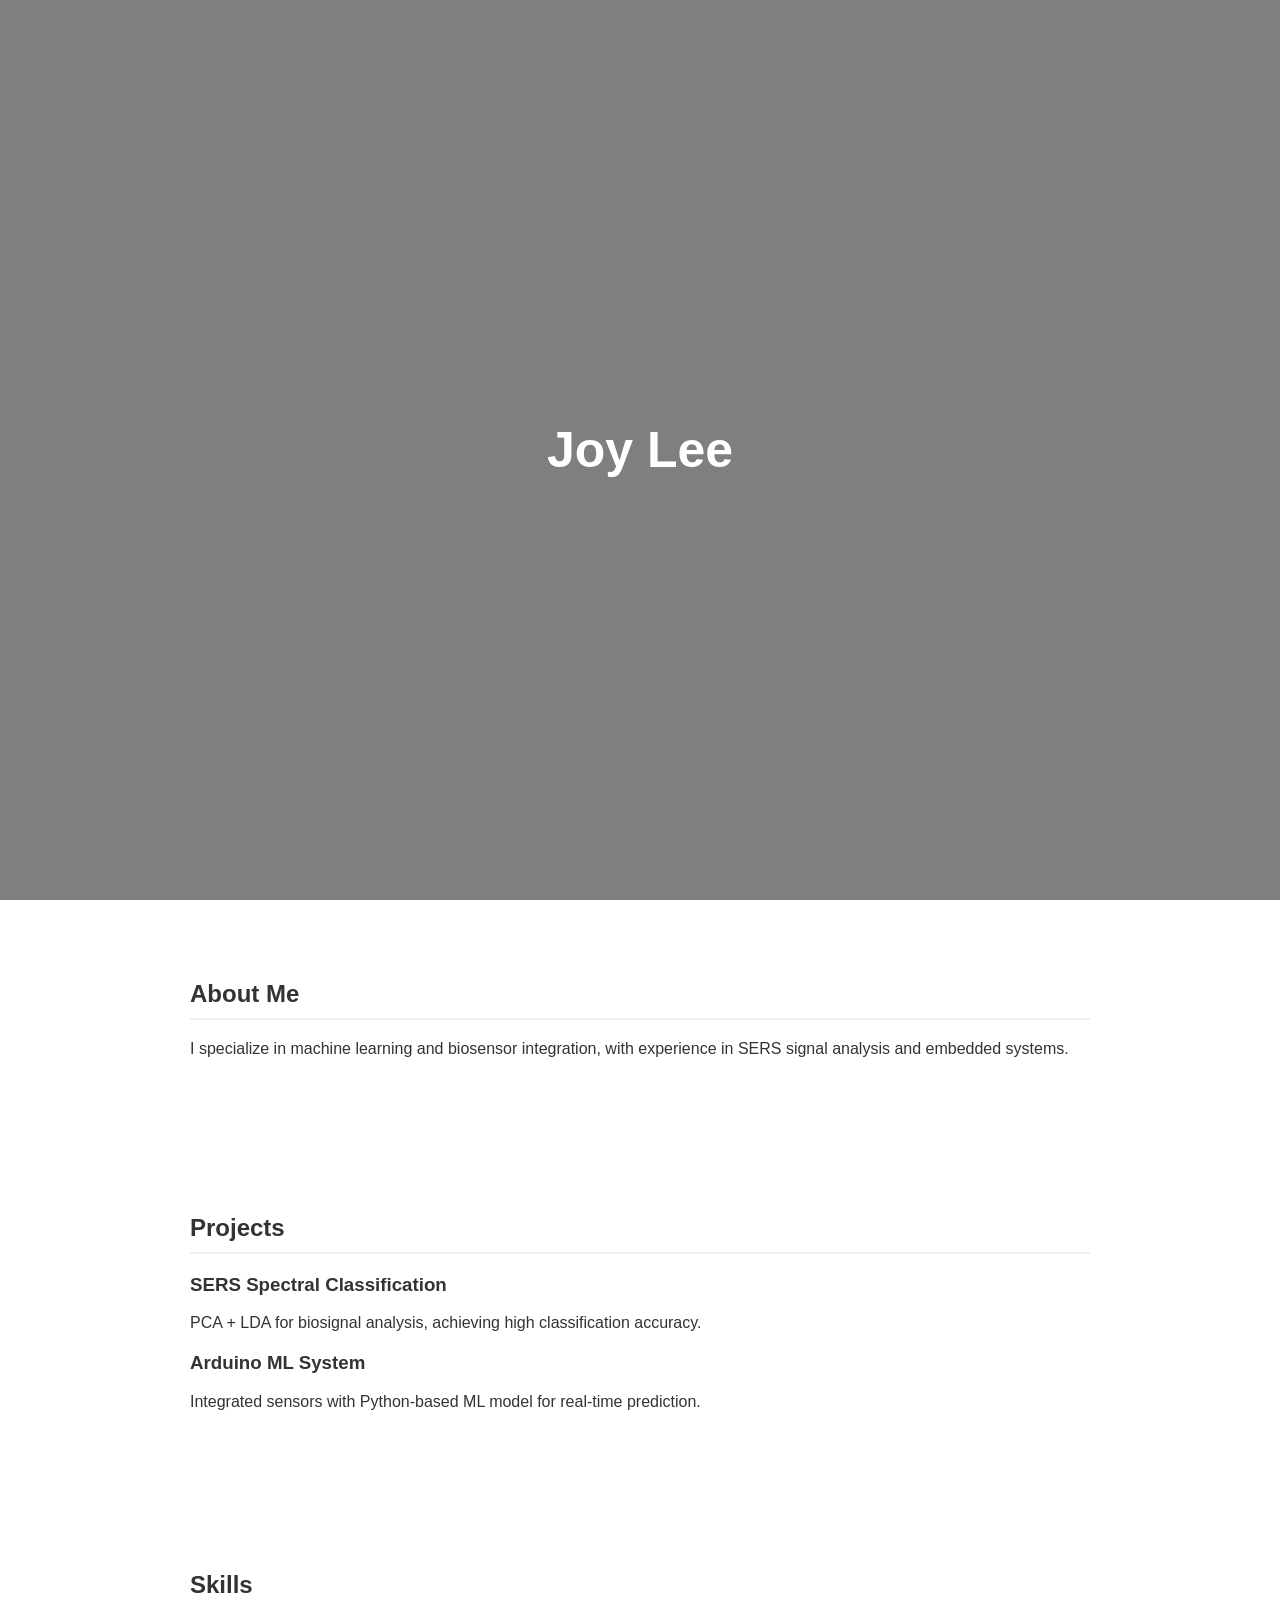
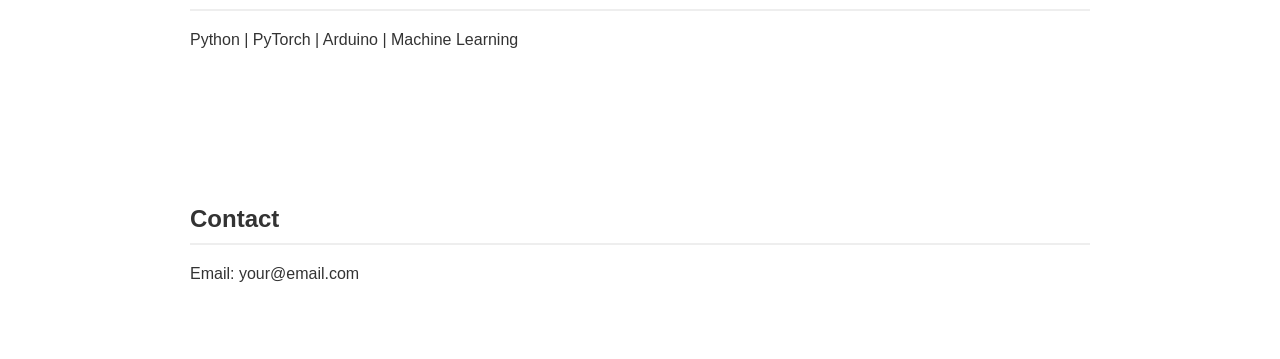
==== index.html @ 1c48ad8b "s" ====
<!DOCTYPE html>
<html lang="en">

<head>
  <meta charset="UTF-8">
  <title>Joy Portfolio</title>
  <meta name="viewport" content="width=device-width, initial-scale=1.0">

  <style>
    body {
      margin: 0;
      font-family: Arial, sans-serif;
      color: #333;
    }

    /* 🔥 Banner */
    .banner {
      height: 100vh;
      background: linear-gradient(rgba(0, 0, 0, 0.5), rgba(0, 0, 0, 0.5)),
        url("https://images.unsplash.com/photo-1518770660439-4636190af475");
      background-size: cover;
      background-position: center;
      display: flex;
      align-items: center;
      justify-content: center;
      text-align: center;
      color: white;
    }

    .banner h1 {
      font-size: 50px;
      margin: 0;
    }

    .banner p {
      font-size: 20px;
    }

    /* 🔹 Section */
    section {
      padding: 60px 20px;
      max-width: 900px;
      margin: auto;
    }

    h2 {
      border-bottom: 2px solid #eee;
      padding-bottom: 10px;
    }

    /* 🔹 Project */
    .project {
      margin-bottom: 20px;
    }

    /* 🔹 Button */
    .btn {
      display: inline-block;
      padding: 10px 20px;
      background: #333;
      color: white;
      text-decoration: none;
      border-radius: 5px;
      margin-top: 10px;
    }

    .btn:hover {
      background: #555;
    }
  </style>
</head>

<body>

  <!-- 🔥 Banner -->
  <div class="banner">
    <div>
      <h1>Joy Lee</h1>
      <!-- <p>Machine Learning & Biosensor Engineer</p> -->
      <link rel="stylesheet" href="css/style.css">
    </div>
  </div>

  <!-- About -->
  <section>
    <h2>About Me</h2>
    <p>
      I specialize in machine learning and biosensor integration,
      with experience in SERS signal analysis and embedded systems.
    </p>
  </section>

  <!-- Projects -->
  <section id="projects">
    <h2>Projects</h2>

    <div class="project">
      <h3>SERS Spectral Classification</h3>
      <p>PCA + LDA for biosignal analysis, achieving high classification accuracy.</p>
    </div>

    <div class="project">
      <h3>Arduino ML System</h3>
      <p>Integrated sensors with Python-based ML model for real-time prediction.</p>
    </div>

  </section>

  <!-- Skills -->
  <section>
    <h2>Skills</h2>
    <p>Python | PyTorch | Arduino | Machine Learning</p>
  </section>

  <!-- Contact -->
  <section>
    <h2>Contact</h2>
    <p>Email: your@email.com</p>
  </section>

</body>

</html>
---- css/style.css ----
body {
    margin: 0;
    font-family: Arial, sans-serif;
    color: #333;
}

/* 🔥 Banner */
.banner {
    height: 100vh;
    background: linear-gradient(rgba(0, 0, 0, 0.5), rgba(0, 0, 0, 0.5)),
        url("https://images.unsplash.com/photo-1518770660439-4636190af475");
    background-size: cover;
    background-position: center;
    display: flex;
    align-items: center;
    justify-content: center;
    text-align: center;
    color: white;
}

.banner h1 {
    font-size: 50px;
    margin: 0;
}

.banner p {
    font-size: 20px;
}

/* 🔹 Section */
section {
    padding: 60px 20px;
    max-width: 900px;
    margin: auto;
}

h2 {
    border-bottom: 2px solid #eee;
    padding-bottom: 10px;
}

/* 🔹 Project */
.project {
    margin-bottom: 20px;
}

/* 🔹 Button */
.btn {
    display: inline-block;
    padding: 10px 20px;
    background: #333;
    color: white;
    text-decoration: none;
    border-radius: 5px;
    margin-top: 10px;
}

.btn:hover {
    background: #555;
}
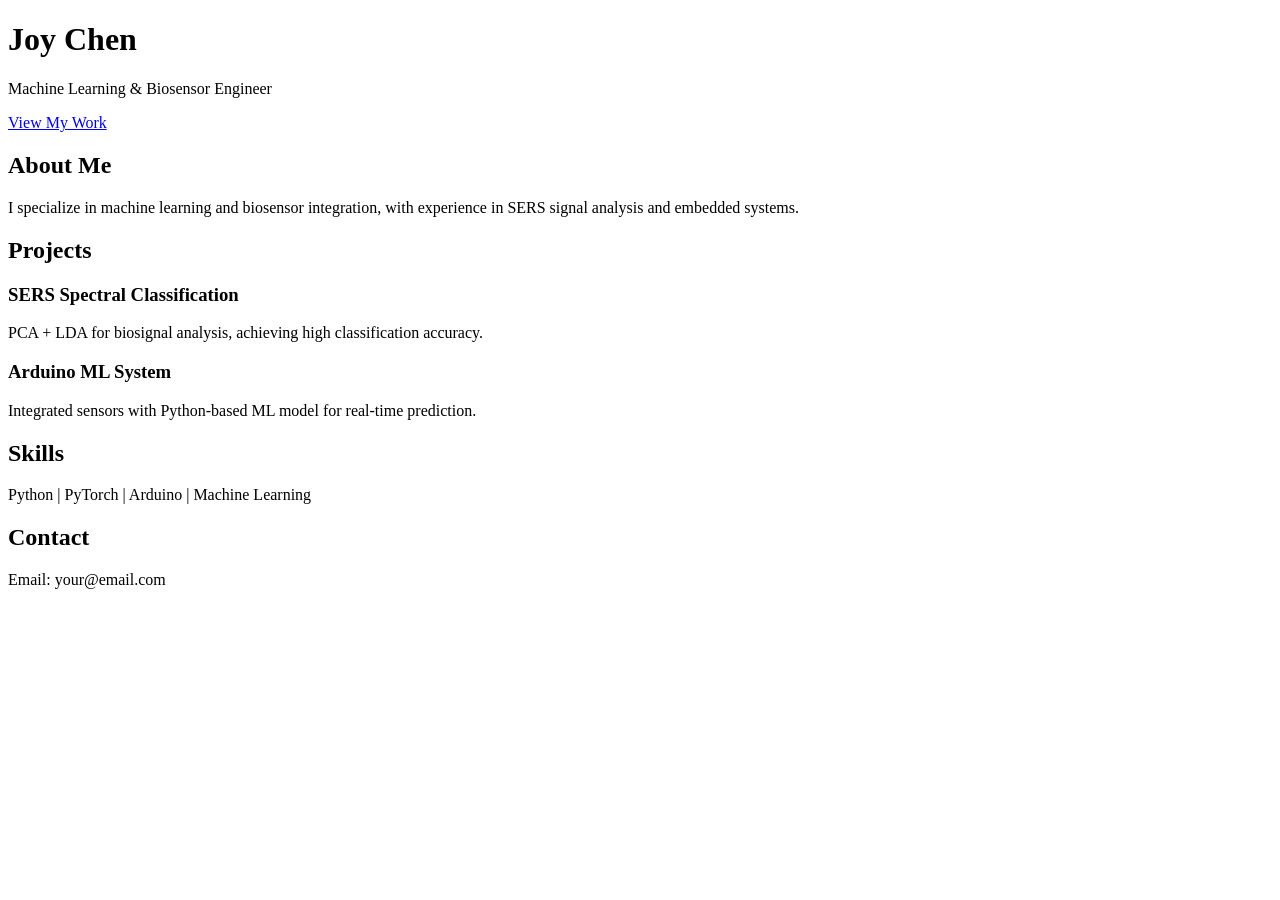
==== commit 9051a53c: "s" ====
--- a/index.html
+++ b/index.html
@@ -1,87 +1,23 @@
 <!DOCTYPE html>
-<html lang="en">
+<html lang="zh-Hant">
 
 <head>
   <meta charset="UTF-8">
   <title>Joy Portfolio</title>
   <meta name="viewport" content="width=device-width, initial-scale=1.0">
-
-  <style>
-    body {
-      margin: 0;
-      font-family: Arial, sans-serif;
-      color: #333;
-    }
-
-    /* 🔥 Banner */
-    .banner {
-      height: 100vh;
-      background: linear-gradient(rgba(0, 0, 0, 0.5), rgba(0, 0, 0, 0.5)),
-        url("https://images.unsplash.com/photo-1518770660439-4636190af475");
-      background-size: cover;
-      background-position: center;
-      display: flex;
-      align-items: center;
-      justify-content: center;
-      text-align: center;
-      color: white;
-    }
-
-    .banner h1 {
-      font-size: 50px;
-      margin: 0;
-    }
-
-    .banner p {
-      font-size: 20px;
-    }
-
-    /* 🔹 Section */
-    section {
-      padding: 60px 20px;
-      max-width: 900px;
-      margin: auto;
-    }
-
-    h2 {
-      border-bottom: 2px solid #eee;
-      padding-bottom: 10px;
-    }
-
-    /* 🔹 Project */
-    .project {
-      margin-bottom: 20px;
-    }
-
-    /* 🔹 Button */
-    .btn {
-      display: inline-block;
-      padding: 10px 20px;
-      background: #333;
-      color: white;
-      text-decoration: none;
-      border-radius: 5px;
-      margin-top: 10px;
-    }
-
-    .btn:hover {
-      background: #555;
-    }
-  </style>
+  <link rel="stylesheet" href="style.css">
 </head>
 
 <body>
 
-  <!-- 🔥 Banner -->
   <div class="banner">
     <div>
-      <h1>Joy Lee</h1>
-      <!-- <p>Machine Learning & Biosensor Engineer</p> -->
-      <link rel="stylesheet" href="css/style.css">
+      <h1>Joy Chen</h1>
+      <p>Machine Learning & Biosensor Engineer</p>
+      <a href="#projects" class="btn" id="viewWork">View My Work</a>
     </div>
   </div>
 
-  <!-- About -->
   <section>
     <h2>About Me</h2>
     <p>
@@ -90,34 +26,29 @@
     </p>
   </section>
 
-  <!-- Projects -->
   <section id="projects">
     <h2>Projects</h2>
-
     <div class="project">
       <h3>SERS Spectral Classification</h3>
       <p>PCA + LDA for biosignal analysis, achieving high classification accuracy.</p>
     </div>
-
     <div class="project">
       <h3>Arduino ML System</h3>
       <p>Integrated sensors with Python-based ML model for real-time prediction.</p>
     </div>
-
   </section>
 
-  <!-- Skills -->
   <section>
     <h2>Skills</h2>
     <p>Python | PyTorch | Arduino | Machine Learning</p>
   </section>
 
-  <!-- Contact -->
   <section>
     <h2>Contact</h2>
     <p>Email: your@email.com</p>
   </section>
 
+  <script src="script.js"></script>
 </body>
 
 </html>
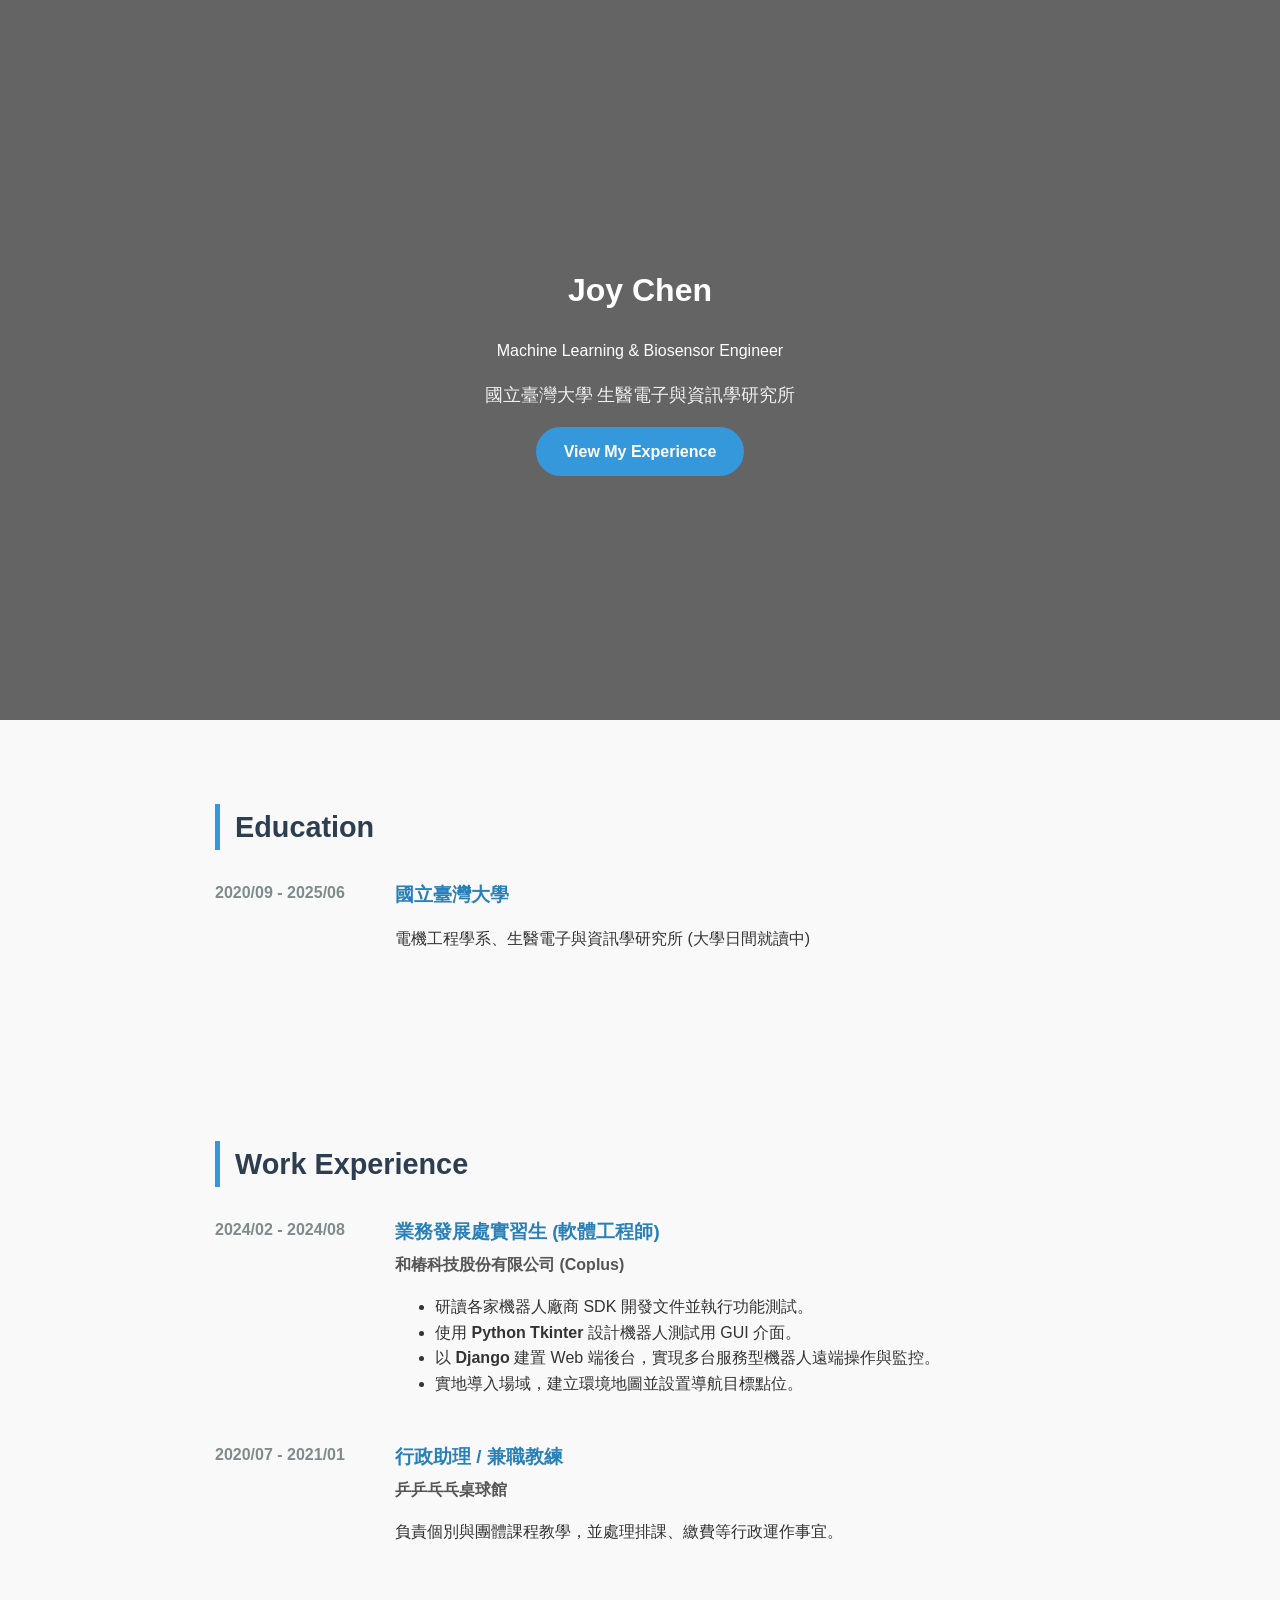
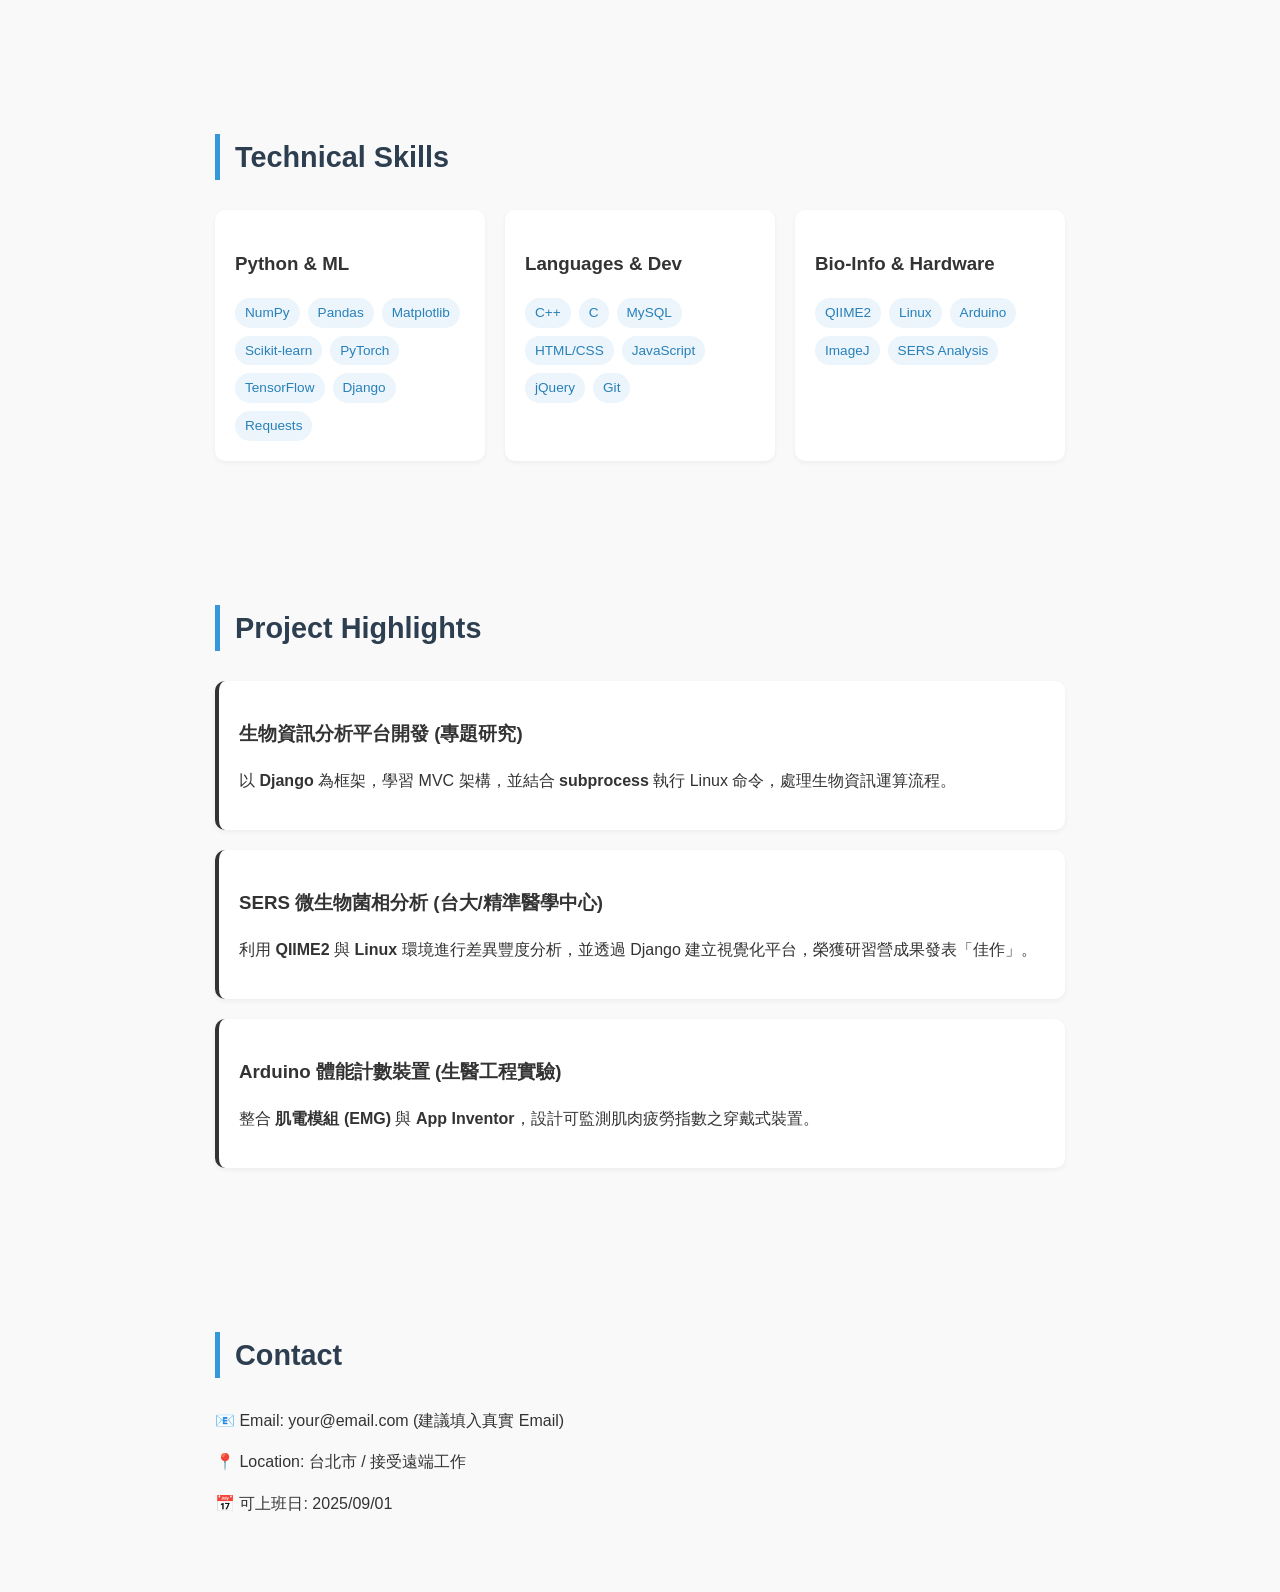
==== commit 2f006051: "resume" ====
--- a/index.html
+++ b/index.html
@@ -3,7 +3,7 @@
 
 <head>
   <meta charset="UTF-8">
-  <title>Joy Portfolio</title>
+  <title>Joy Chen | Portfolio</title>
   <meta name="viewport" content="width=device-width, initial-scale=1.0">
   <link rel="stylesheet" href="style.css">
 </head>
@@ -14,38 +14,96 @@
     <div>
       <h1>Joy Chen</h1>
       <p>Machine Learning & Biosensor Engineer</p>
-      <a href="#projects" class="btn" id="viewWork">View My Work</a>
+      <p style="font-size: 1.1rem; opacity: 0.9;">國立臺灣大學 生醫電子與資訊學研究所</p>
+      <a href="#experience" class="btn">View My Experience</a>
     </div>
   </div>
 
-  <section>
-    <h2>About Me</h2>
-    <p>
-      I specialize in machine learning and biosensor integration,
-      with experience in SERS signal analysis and embedded systems.
-    </p>
+  <section id="about">
+    <h2>Education</h2>
+    <div class="info-item">
+      <div class="date">2020/09 - 2025/06</div>
+      <div class="content">
+        <h3>國立臺灣大學</h3>
+        <p>電機工程學系、生醫電子與資訊學研究所 (大學日間就讀中)</p>
+      </div>
+    </div>
+  </section>
+
+  <section id="experience">
+    <h2>Work Experience</h2>
+
+    <div class="info-item">
+      <div class="date">2024/02 - 2024/08</div>
+      <div class="content">
+        <h3>業務發展處實習生 (軟體工程師)</h3>
+        <p class="company">和椿科技股份有限公司 (Coplus)</p>
+        <ul>
+          <li>研讀各家機器人廠商 SDK 開發文件並執行功能測試。</li>
+          <li>使用 <strong>Python Tkinter</strong> 設計機器人測試用 GUI 介面。</li>
+          <li>以 <strong>Django</strong> 建置 Web 端後台，實現多台服務型機器人遠端操作與監控。</li>
+          <li>實地導入場域，建立環境地圖並設置導航目標點位。</li>
+        </ul>
+      </div>
+    </div>
+
+    <div class="info-item">
+      <div class="date">2020/07 - 2021/01</div>
+      <div class="content">
+        <h3>行政助理 / 兼職教練</h3>
+        <p class="company">乒乒乓乓桌球館</p>
+        <p>負責個別與團體課程教學，並處理排課、繳費等行政運作事宜。</p>
+      </div>
+    </div>
+  </section>
+
+  <section id="skills">
+    <h2>Technical Skills</h2>
+    <div class="skills-grid">
+      <div class="skill-card">
+        <h3>Python & ML</h3>
+        <div class="tags">
+          <span>NumPy</span><span>Pandas</span><span>Matplotlib</span><span>Scikit-learn</span>
+          <span>PyTorch</span><span>TensorFlow</span><span>Django</span><span>Requests</span>
+        </div>
+      </div>
+      <div class="skill-card">
+        <h3>Languages & Dev</h3>
+        <div class="tags">
+          <span>C++</span><span>C</span><span>MySQL</span><span>HTML/CSS</span>
+          <span>JavaScript</span><span>jQuery</span><span>Git</span>
+        </div>
+      </div>
+      <div class="skill-card">
+        <h3>Bio-Info & Hardware</h3>
+        <div class="tags">
+          <span>QIIME2</span><span>Linux</span><span>Arduino</span><span>ImageJ</span><span>SERS Analysis</span>
+        </div>
+      </div>
+    </div>
   </section>
 
   <section id="projects">
-    <h2>Projects</h2>
+    <h2>Project Highlights</h2>
     <div class="project">
-      <h3>SERS Spectral Classification</h3>
-      <p>PCA + LDA for biosignal analysis, achieving high classification accuracy.</p>
+      <h3>生物資訊分析平台開發 (專題研究)</h3>
+      <p>以 <strong>Django</strong> 為框架，學習 MVC 架構，並結合 <strong>subprocess</strong> 執行 Linux 命令，處理生物資訊運算流程。</p>
     </div>
     <div class="project">
-      <h3>Arduino ML System</h3>
-      <p>Integrated sensors with Python-based ML model for real-time prediction.</p>
+      <h3>SERS 微生物菌相分析 (台大/精準醫學中心)</h3>
+      <p>利用 <strong>QIIME2</strong> 與 <strong>Linux</strong> 環境進行差異豐度分析，並透過 Django 建立視覺化平台，榮獲研習營成果發表「佳作」。</p>
+    </div>
+    <div class="project">
+      <h3>Arduino 體能計數裝置 (生醫工程實驗)</h3>
+      <p>整合 <strong>肌電模組 (EMG)</strong> 與 <strong>App Inventor</strong>，設計可監測肌肉疲勞指數之穿戴式裝置。</p>
     </div>
   </section>
 
-  <section>
-    <h2>Skills</h2>
-    <p>Python | PyTorch | Arduino | Machine Learning</p>
-  </section>
-
-  <section>
+  <section id="contact">
     <h2>Contact</h2>
-    <p>Email: your@email.com</p>
+    <p>📧 Email: your@email.com (建議填入真實 Email)</p>
+    <p>📍 Location: 台北市 / 接受遠端工作</p>
+    <p>📅 可上班日: 2025/09/01</p>
   </section>
 
   <script src="script.js"></script>
--- a/style.css
+++ b/style.css
@@ -0,0 +1,125 @@
+/* 全域設定 */
+body {
+    margin: 0;
+    font-family: 'Segoe UI', Tahoma, Geneva, Verdana, sans-serif;
+    color: #333;
+    line-height: 1.6;
+    background-color: #f9f9f9;
+}
+
+.banner {
+    height: 80vh;
+    /* 縮短一點點 */
+    background: linear-gradient(rgba(0, 0, 0, 0.6), rgba(0, 0, 0, 0.6)),
+        url("https://images.unsplash.com/photo-1518770660439-4636190af475");
+    background-size: cover;
+    background-position: center;
+    display: flex;
+    align-items: center;
+    justify-content: center;
+    text-align: center;
+    color: white;
+}
+
+section {
+    padding: 60px 20px;
+    max-width: 850px;
+    margin: auto;
+}
+
+h2 {
+    font-size: 1.8rem;
+    color: #2c3e50;
+    border-left: 5px solid #3498db;
+    padding-left: 15px;
+    margin-bottom: 30px;
+}
+
+/* 經歷條目排版 */
+.info-item {
+    display: flex;
+    margin-bottom: 30px;
+}
+
+.date {
+    min-width: 180px;
+    font-weight: bold;
+    color: #7f8c8d;
+}
+
+.content h3 {
+    margin: 0;
+    color: #2980b9;
+}
+
+.company {
+    font-weight: 600;
+    color: #555;
+    margin: 5px 0;
+}
+
+/* 技能標籤 */
+.skills-grid {
+    display: grid;
+    grid-template-columns: repeat(auto-fit, minmax(250px, 1fr));
+    gap: 20px;
+}
+
+.skill-card {
+    background: white;
+    padding: 20px;
+    border-radius: 10px;
+    box-shadow: 0 2px 5px rgba(0, 0, 0, 0.05);
+}
+
+.tags {
+    display: flex;
+    flex-wrap: wrap;
+    gap: 8px;
+}
+
+.tags span {
+    background: #ebf5fb;
+    color: #2980b9;
+    padding: 4px 10px;
+    border-radius: 15px;
+    font-size: 0.85rem;
+    font-weight: 500;
+}
+
+/* 專案卡片 */
+.project {
+    background: white;
+    padding: 20px;
+    border-radius: 10px;
+    border-left: 4px solid #333;
+    margin-bottom: 20px;
+    box-shadow: 0 2px 5px rgba(0, 0, 0, 0.05);
+}
+
+.btn {
+    display: inline-block;
+    padding: 12px 28px;
+    background: #3498db;
+    color: white;
+    text-decoration: none;
+    border-radius: 30px;
+    transition: 0.3s ease;
+    font-weight: bold;
+}
+
+.btn:hover {
+    background: #2980b9;
+    transform: translateY(-2px);
+}
+
+/* 手機版適應 */
+@media (max-width: 600px) {
+    .info-item {
+        flex-direction: column;
+    }
+
+    .date {
+        margin-bottom: 5px;
+    }
+}
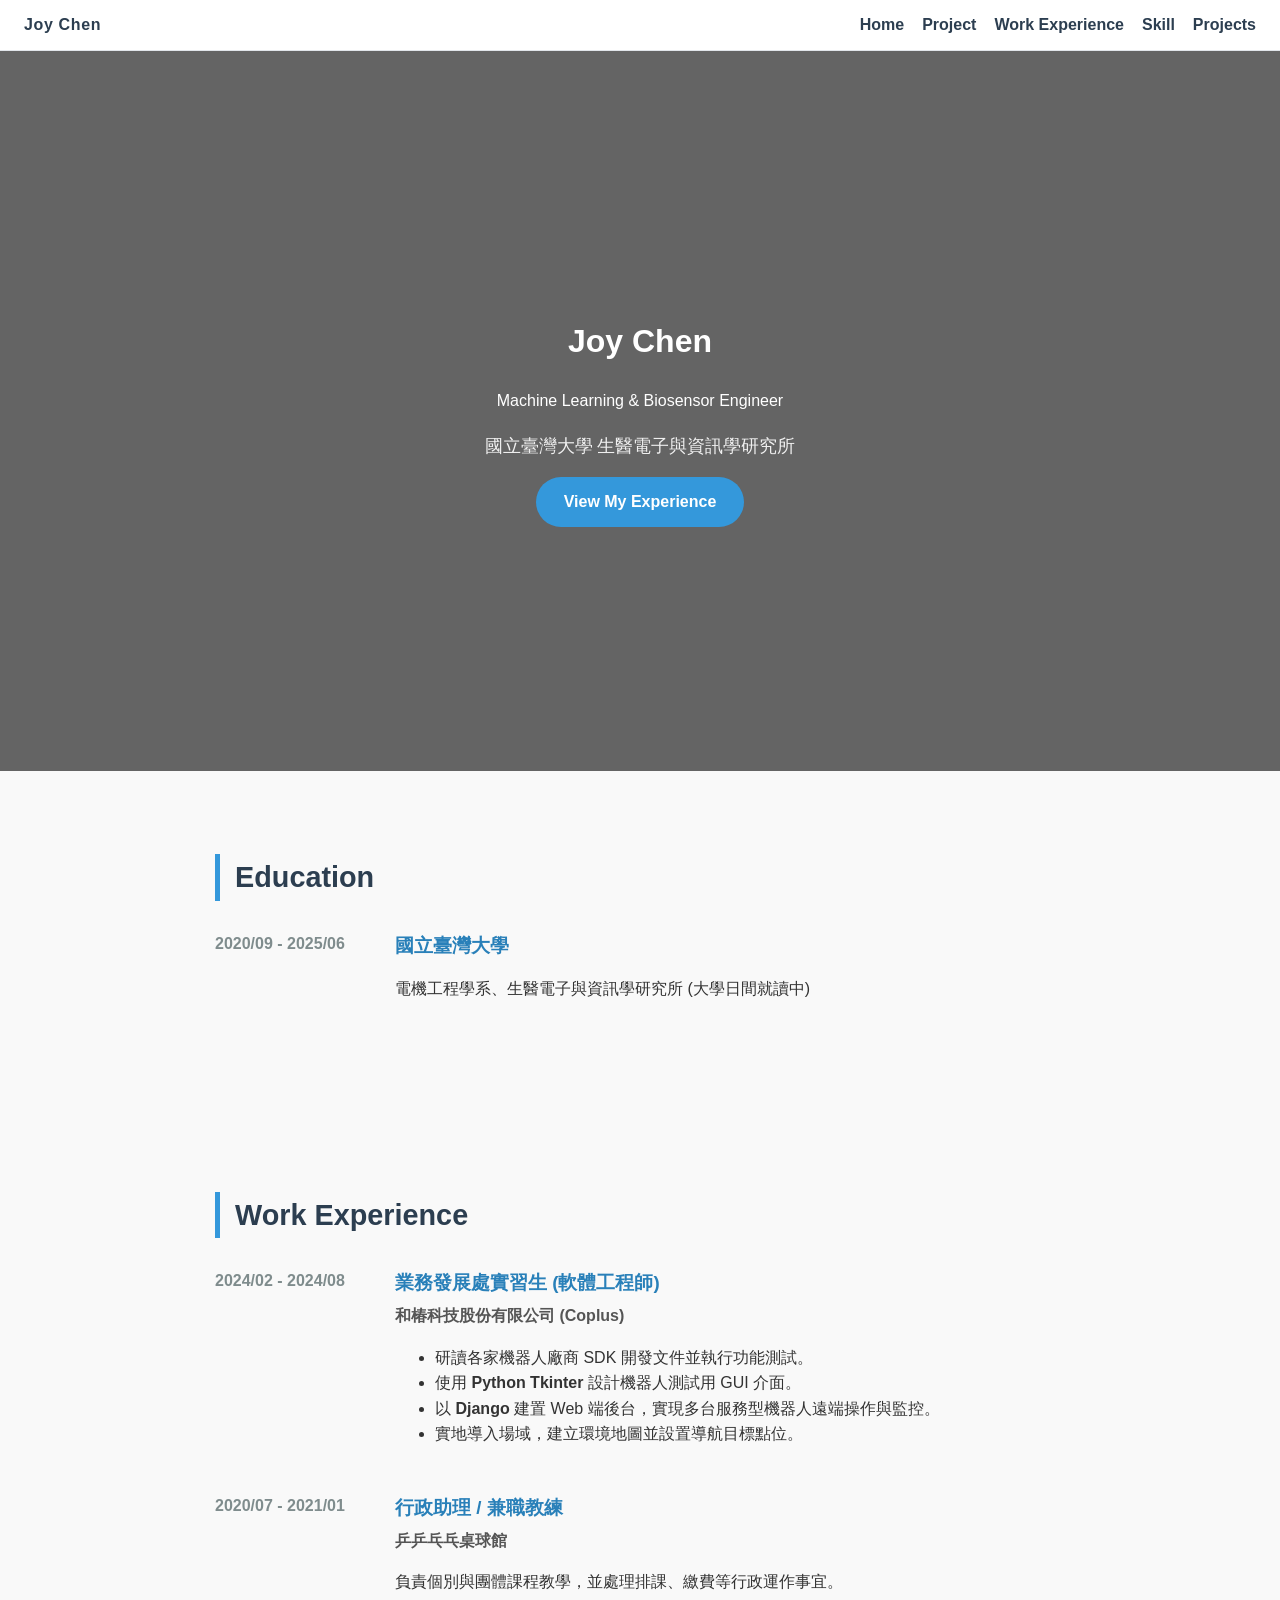
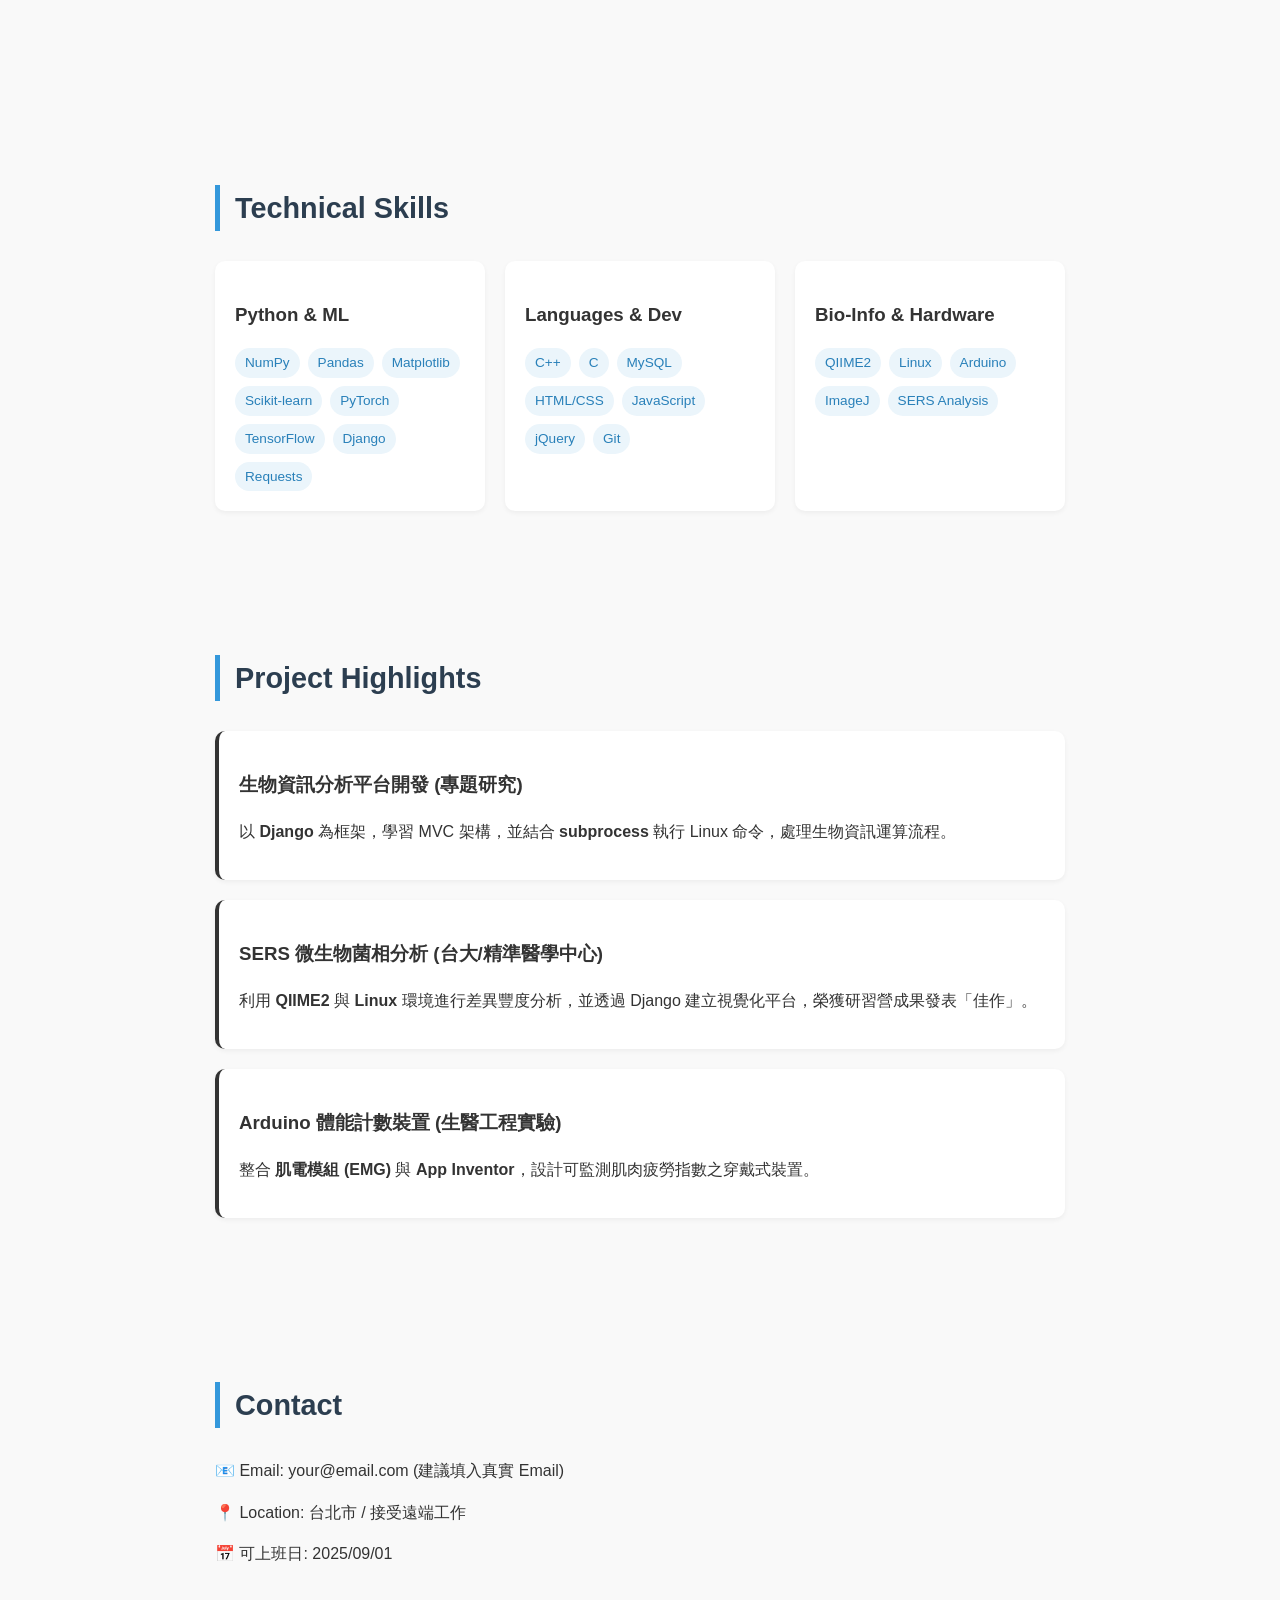
==== commit bd290801: "resume" ====
--- a/index.html
+++ b/index.html
@@ -10,7 +10,20 @@
 
 <body>
 
-  <div class="banner">
+  <header class="site-header">
+    <div class="site-branding">
+      <span>Joy Chen</span>
+    </div>
+    <nav class="site-nav">
+      <a href="#home">Home</a>
+      <a href="#about">Project</a>
+      <a href="#experience">Work Experience</a>
+      <a href="#skills">Skill</a>
+      <a href="#projects">Projects</a>
+    </nav>
+  </header>
+
+  <div class="banner" id="home">
     <div>
       <h1>Joy Chen</h1>
       <p>Machine Learning & Biosensor Engineer</p>
--- a/style.css
+++ b/style.css
@@ -5,6 +5,43 @@
     color: #333;
     line-height: 1.6;
     background-color: #f9f9f9;
+}
+
+.site-header {
+    position: sticky;
+    top: 0;
+    z-index: 50;
+    display: flex;
+    justify-content: space-between;
+    align-items: center;
+    padding: 12px 24px;
+    background: rgba(255, 255, 255, 0.95);
+    backdrop-filter: blur(10px);
+    border-bottom: 1px solid #e1e5ea;
+}
+
+.site-branding span {
+    font-weight: 700;
+    color: #2c3e50;
+    letter-spacing: 0.04em;
+}
+
+.site-nav {
+    display: flex;
+    gap: 18px;
+    flex-wrap: wrap;
+}
+
+.site-nav a {
+    color: #2c3e50;
+    text-decoration: none;
+    font-weight: 600;
+    transition: color 0.2s ease, transform 0.2s ease;
+}
+
+.site-nav a:hover {
+    color: #3498db;
+    transform: translateY(-1px);
 }
 
 .banner {
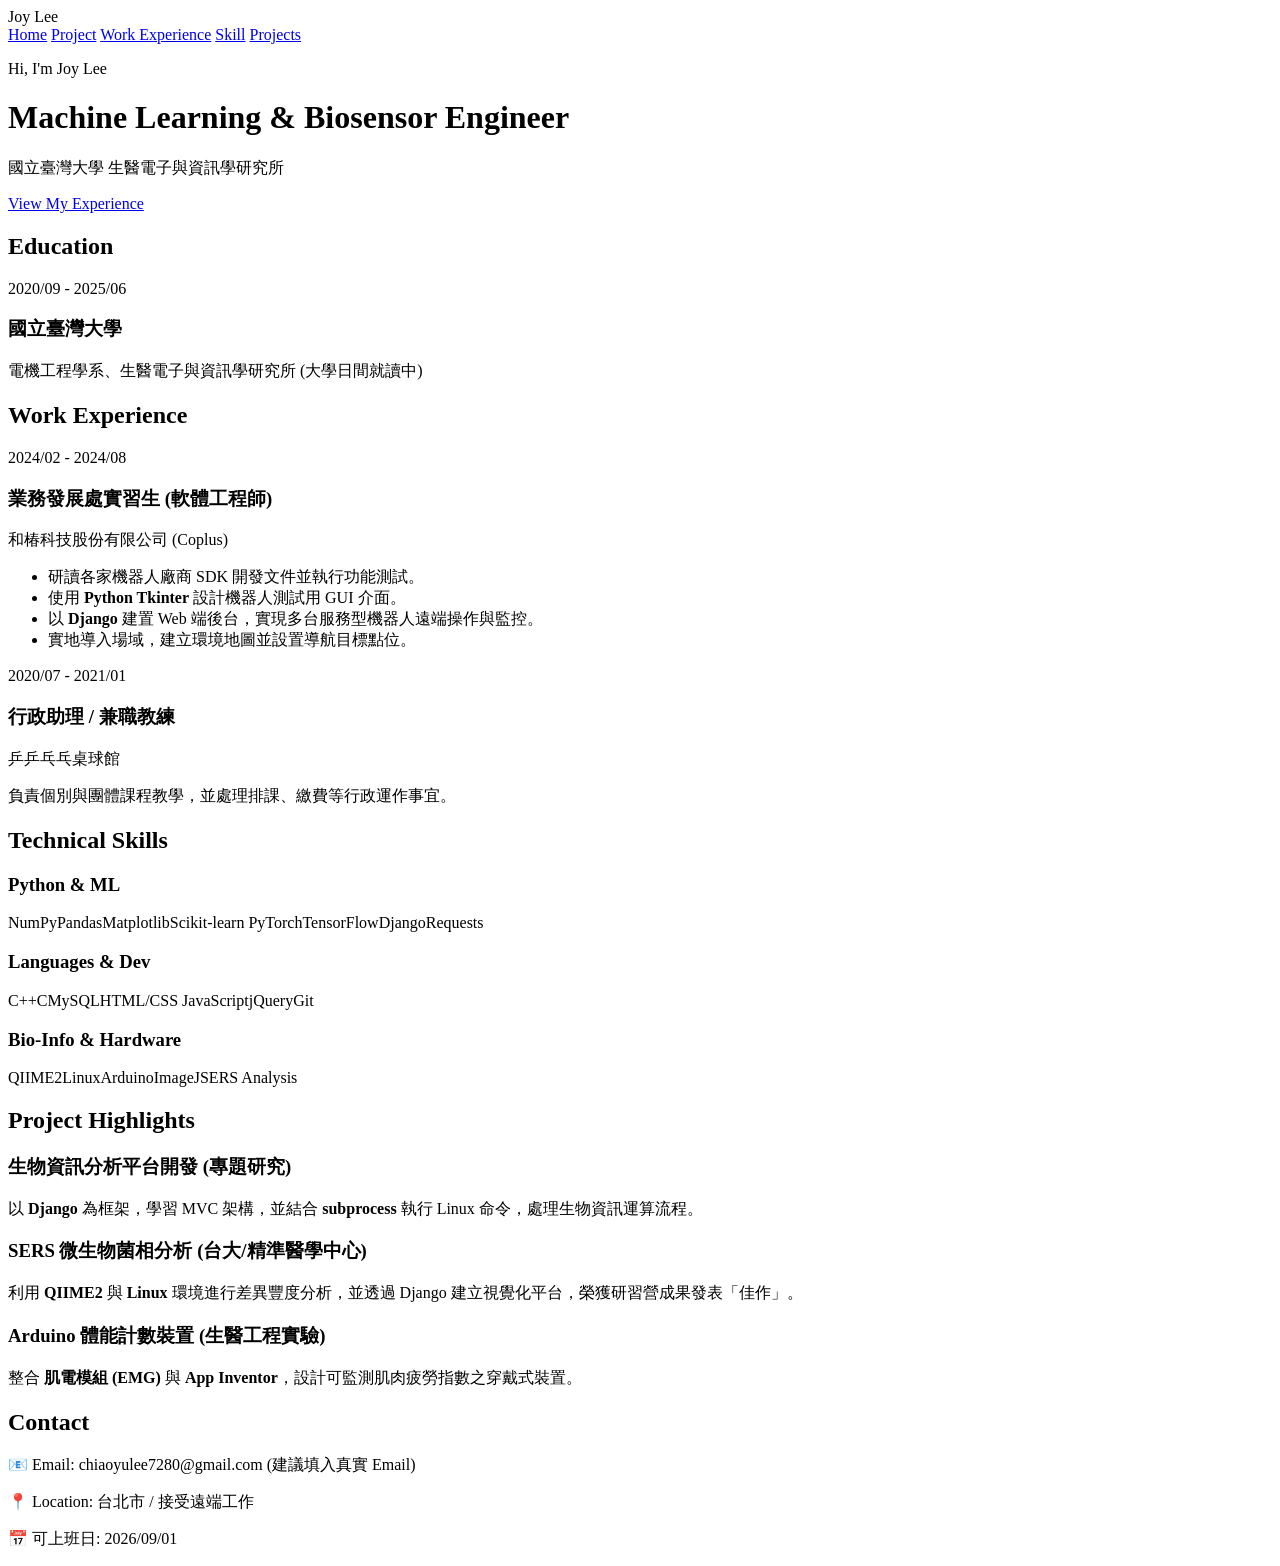
==== commit 12f73573: "test" ====
--- a/index.html
+++ b/index.html
@@ -3,16 +3,15 @@
 
 <head>
   <meta charset="UTF-8">
-  <title>Joy Chen | Portfolio</title>
+  <title>Joy Lee | Portfolio</title>
   <meta name="viewport" content="width=device-width, initial-scale=1.0">
-  <link rel="stylesheet" href="style.css">
-</head>
-
-<body>
+    <link rel="preconnect" href="https://fonts.googleapis.com">
+    <link rel="preconnect" href="https://fonts.gstatic.com" crossorigin>
+    <link href="https://fonts.googleapis.com/css2?family=Inter:wght@400;500;600;700&family=Poppins:wght@500;600;700&display=swap" rel="stylesheet">
 
   <header class="site-header">
     <div class="site-branding">
-      <span>Joy Chen</span>
+      <span>Joy Lee</span>
     </div>
     <nav class="site-nav">
       <a href="#home">Home</a>
@@ -24,10 +23,10 @@
   </header>
 
   <div class="banner" id="home">
-    <div>
-      <h1>Joy Chen</h1>
-      <p>Machine Learning & Biosensor Engineer</p>
-      <p style="font-size: 1.1rem; opacity: 0.9;">國立臺灣大學 生醫電子與資訊學研究所</p>
+    <div class="banner-content">
+      <p class="eyebrow">Hi, I'm Joy Lee</p>
+      <h1>Machine Learning & Biosensor Engineer</h1>
+      <p class="subtitle">國立臺灣大學 生醫電子與資訊學研究所</p>
       <a href="#experience" class="btn">View My Experience</a>
     </div>
   </div>
@@ -114,9 +113,9 @@
 
   <section id="contact">
     <h2>Contact</h2>
-    <p>📧 Email: your@email.com (建議填入真實 Email)</p>
+    <p>📧 Email: chiaoyulee7280@gmail.com (建議填入真實 Email)</p>
     <p>📍 Location: 台北市 / 接受遠端工作</p>
-    <p>📅 可上班日: 2025/09/01</p>
+    <p>📅 可上班日: 2026/09/01</p>
   </section>
 
   <script src="script.js"></script>
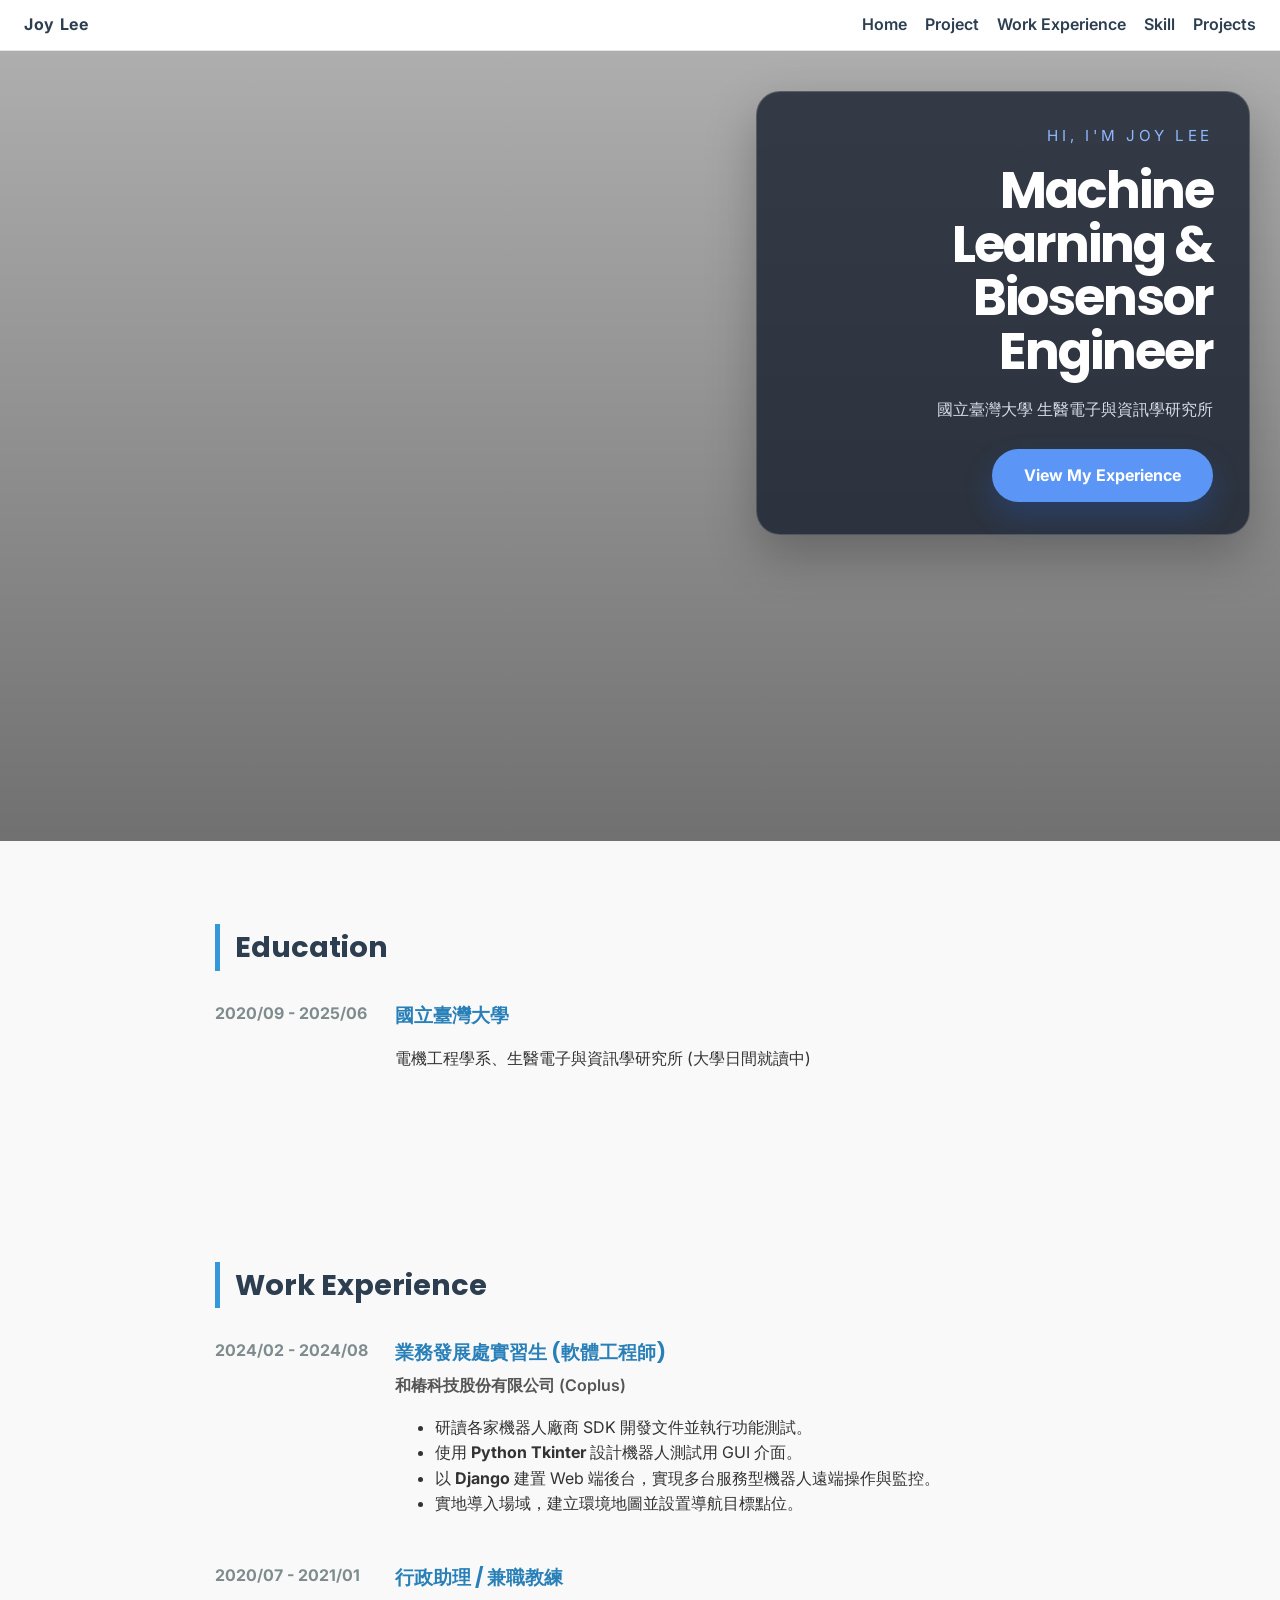
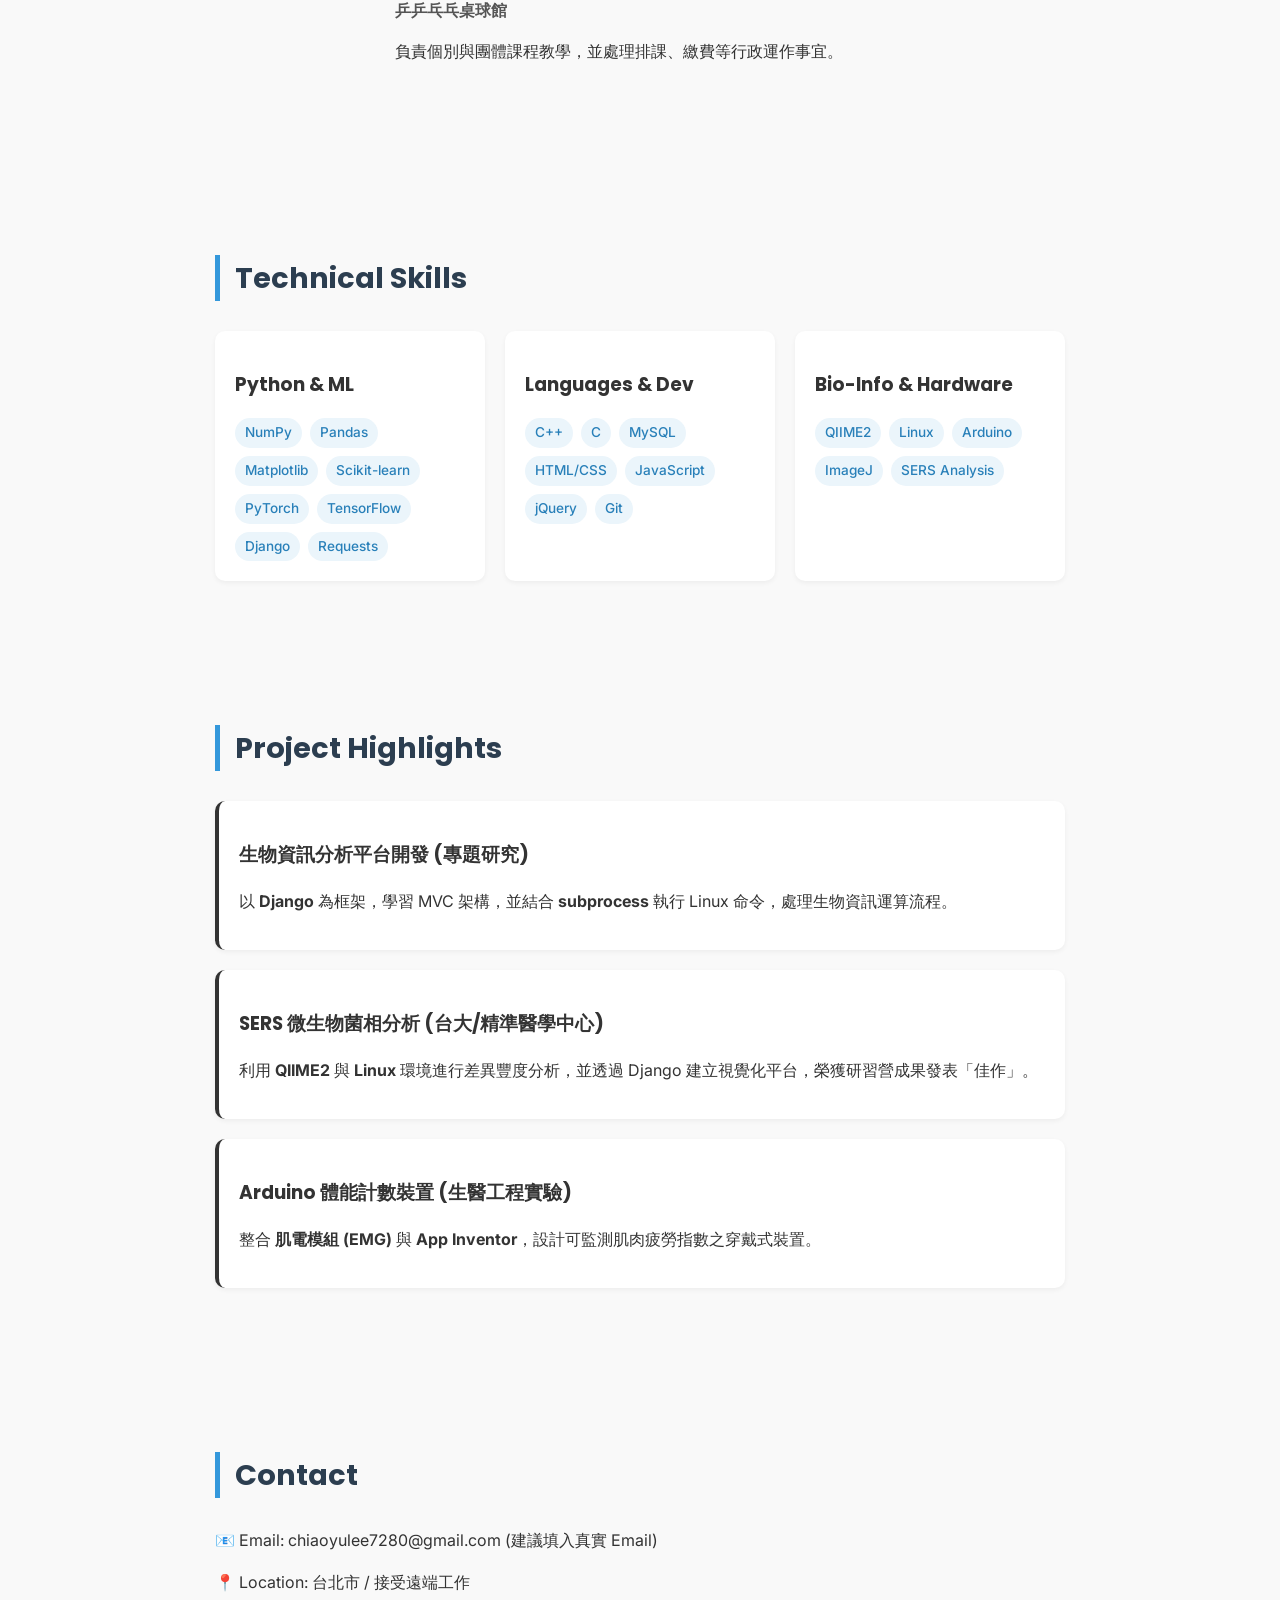
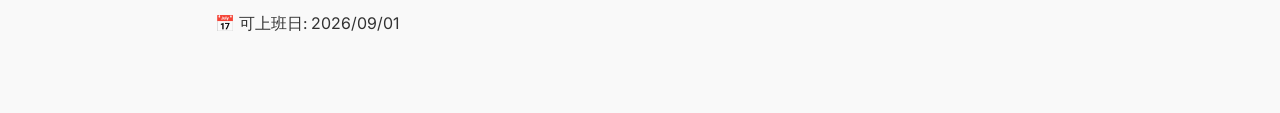
==== commit b0036879: "test" ====
--- a/index.html
+++ b/index.html
@@ -8,6 +8,7 @@
     <link rel="preconnect" href="https://fonts.googleapis.com">
     <link rel="preconnect" href="https://fonts.gstatic.com" crossorigin>
     <link href="https://fonts.googleapis.com/css2?family=Inter:wght@400;500;600;700&family=Poppins:wght@500;600;700&display=swap" rel="stylesheet">
+    <link rel="stylesheet" href="style.css">
 
   <header class="site-header">
     <div class="site-branding">
--- a/style.css
+++ b/style.css
@@ -0,0 +1,204 @@
+/* 全域設定 */
+body {
+    margin: 0;
+    font-family: 'Inter', 'Segoe UI', Tahoma, Geneva, Verdana, sans-serif;
+    color: #333;
+    line-height: 1.6;
+    background-color: #f9f9f9;
+}
+
+h1, h2, h3 {
+    font-family: 'Poppins', 'Segoe UI', Tahoma, Geneva, Verdana, sans-serif;
+}
+
+.site-header {
+    position: sticky;
+    top: 0;
+    z-index: 50;
+    display: flex;
+    justify-content: space-between;
+    align-items: center;
+    padding: 12px 24px;
+    background: rgba(255, 255, 255, 0.95);
+    backdrop-filter: blur(10px);
+    border-bottom: 1px solid #e1e5ea;
+}
+
+.site-branding span {
+    font-weight: 700;
+    color: #2c3e50;
+    letter-spacing: 0.04em;
+}
+
+.site-nav {
+    display: flex;
+    gap: 18px;
+    flex-wrap: wrap;
+}
+
+.site-nav a {
+    color: #2c3e50;
+    text-decoration: none;
+    font-weight: 600;
+    transition: color 0.2s ease, transform 0.2s ease;
+}
+
+.site-nav a:hover {
+    color: #3498db;
+    transform: translateY(-1px);
+}
+
+.banner {
+    min-height: 80vh;
+    background: linear-gradient(180deg, rgba(0, 0, 0, 0.3) 0%, rgba(0, 0, 0, 0.55) 100%),
+        url("https://images.unsplash.com/photo-1518770660439-4636190af475");
+    background-size: cover;
+    background-position: center;
+    display: flex;
+    align-items: flex-start;
+    justify-content: flex-end;
+    padding: 40px 30px 30px 30px;
+    color: white;
+}
+
+.banner-content {
+    max-width: 420px;
+    background: rgba(18, 27, 41, 0.78);
+    border: 1px solid rgba(255, 255, 255, 0.18);
+    border-radius: 24px;
+    padding: 32px 36px;
+    text-align: right;
+    box-shadow: 0 20px 50px rgba(0, 0, 0, 0.25);
+}
+
+.banner-content .eyebrow {
+    margin: 0 0 16px;
+    font-size: 0.95rem;
+    letter-spacing: 0.24em;
+    text-transform: uppercase;
+    color: #8db7ff;
+}
+
+.banner-content h1 {
+    margin: 0 0 18px;
+    font-size: clamp(2.5rem, 4vw, 4rem);
+    line-height: 1.05;
+    letter-spacing: -0.04em;
+}
+
+.banner-content .subtitle {
+    margin: 0 0 26px;
+    font-size: 1rem;
+    opacity: 0.88;
+    color: #ebf4ff;
+}
+
+.banner .btn {
+    padding: 14px 32px;
+    background: rgba(94, 154, 255, 0.95);
+    border-radius: 999px;
+    box-shadow: 0 14px 30px rgba(38, 108, 255, 0.22);
+}
+
+section {
+    padding: 60px 20px;
+    max-width: 850px;
+    margin: auto;
+}
+
+h2 {
+    font-size: 1.8rem;
+    color: #2c3e50;
+    border-left: 5px solid #3498db;
+    padding-left: 15px;
+    margin-bottom: 30px;
+}
+
+/* 經歷條目排版 */
+.info-item {
+    display: flex;
+    margin-bottom: 30px;
+}
+
+.date {
+    min-width: 180px;
+    font-weight: bold;
+    color: #7f8c8d;
+}
+
+.content h3 {
+    margin: 0;
+    color: #2980b9;
+}
+
+.company {
+    font-weight: 600;
+    color: #555;
+    margin: 5px 0;
+}
+
+/* 技能標籤 */
+.skills-grid {
+    display: grid;
+    grid-template-columns: repeat(auto-fit, minmax(250px, 1fr));
+    gap: 20px;
+}
+
+.skill-card {
+    background: white;
+    padding: 20px;
+    border-radius: 10px;
+    box-shadow: 0 2px 5px rgba(0, 0, 0, 0.05);
+}
+
+.tags {
+    display: flex;
+    flex-wrap: wrap;
+    gap: 8px;
+}
+
+.tags span {
+    background: #ebf5fb;
+    color: #2980b9;
+    padding: 4px 10px;
+    border-radius: 15px;
+    font-size: 0.85rem;
+    font-weight: 500;
+}
+
+/* 專案卡片 */
+.project {
+    background: white;
+    padding: 20px;
+    border-radius: 10px;
+    border-left: 4px solid #333;
+    margin-bottom: 20px;
+    box-shadow: 0 2px 5px rgba(0, 0, 0, 0.05);
+}
+
+.btn {
+    display: inline-block;
+    padding: 12px 28px;
+    background: #3498db;
+    color: white;
+    text-decoration: none;
+    border-radius: 30px;
+    transition: 0.3s ease;
+    font-weight: bold;
+}
+
+.btn:hover {
+    background: #2980b9;
+    transform: translateY(-2px);
+}
+
+/* 手機版適應 */
+@media (max-width: 600px) {
+    .info-item {
+        flex-direction: column;
+    }
+
+    .date {
+        margin-bottom: 5px;
+    }
+}
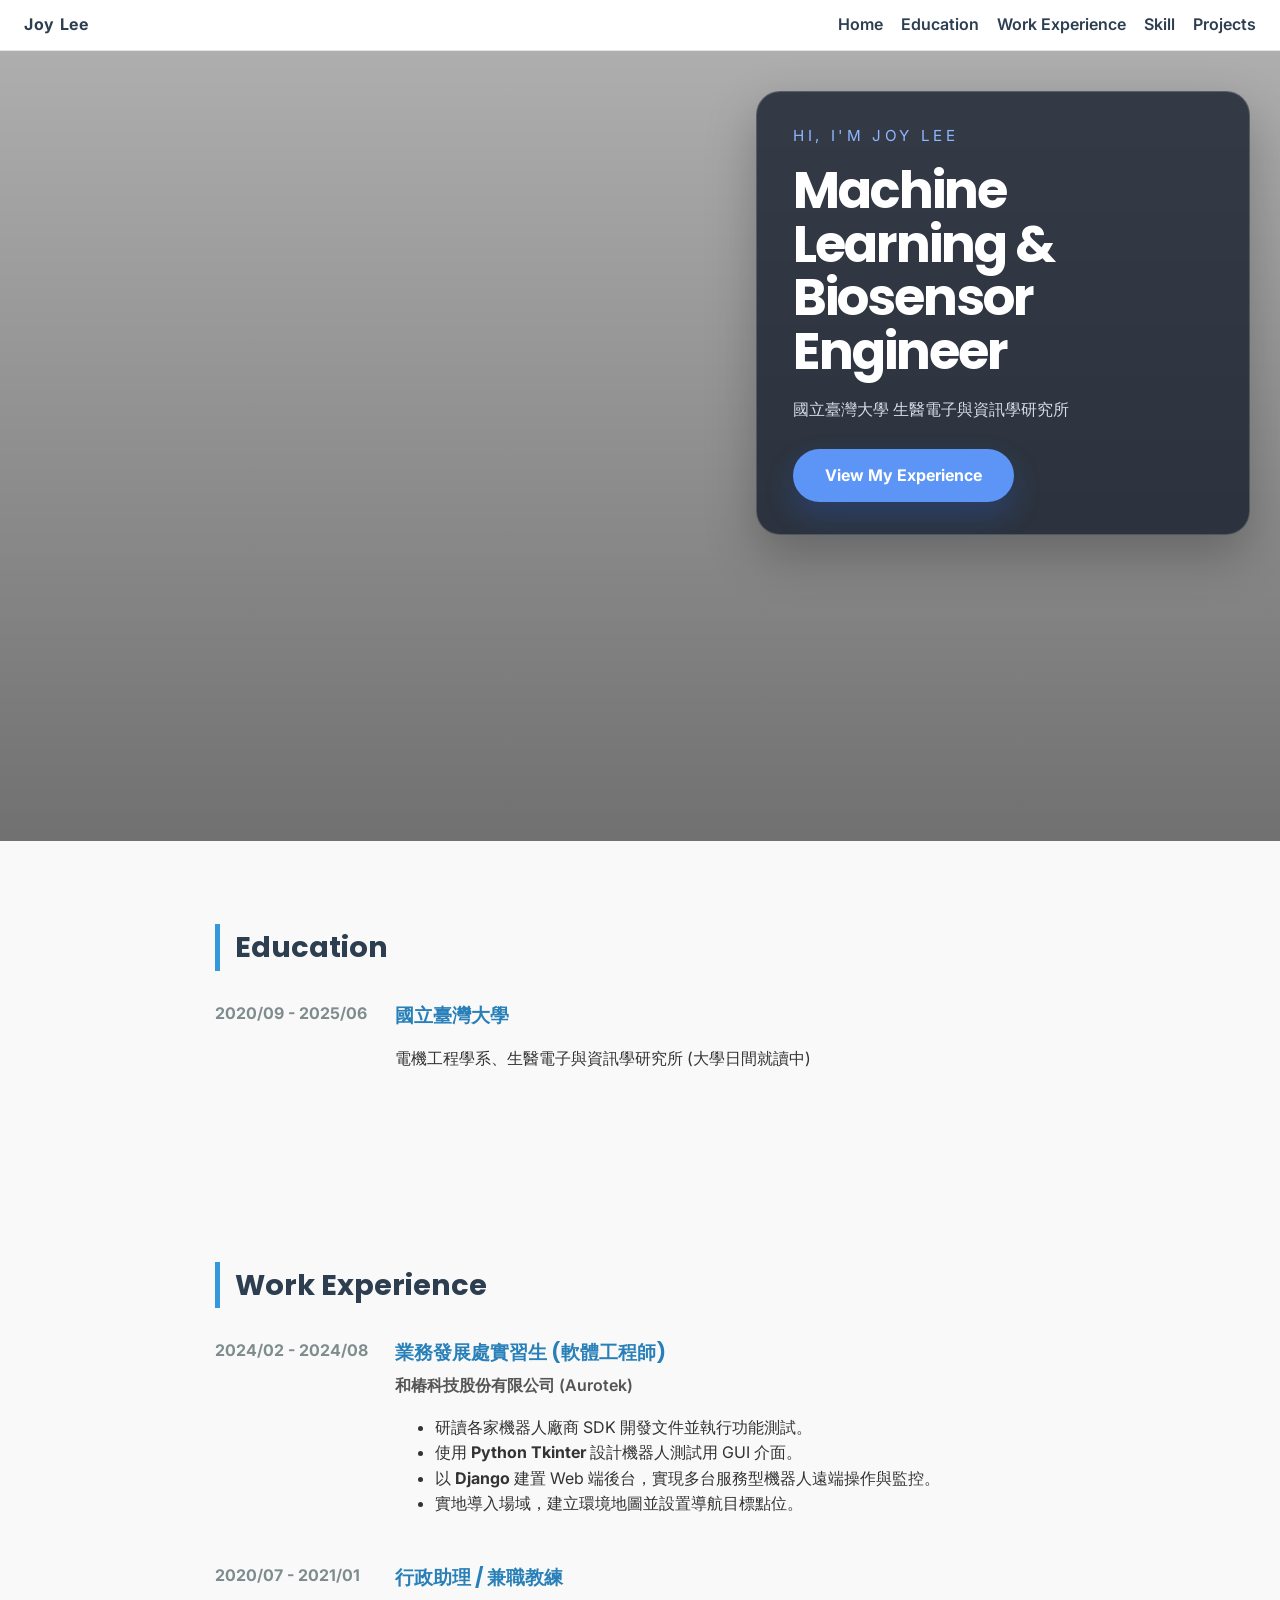
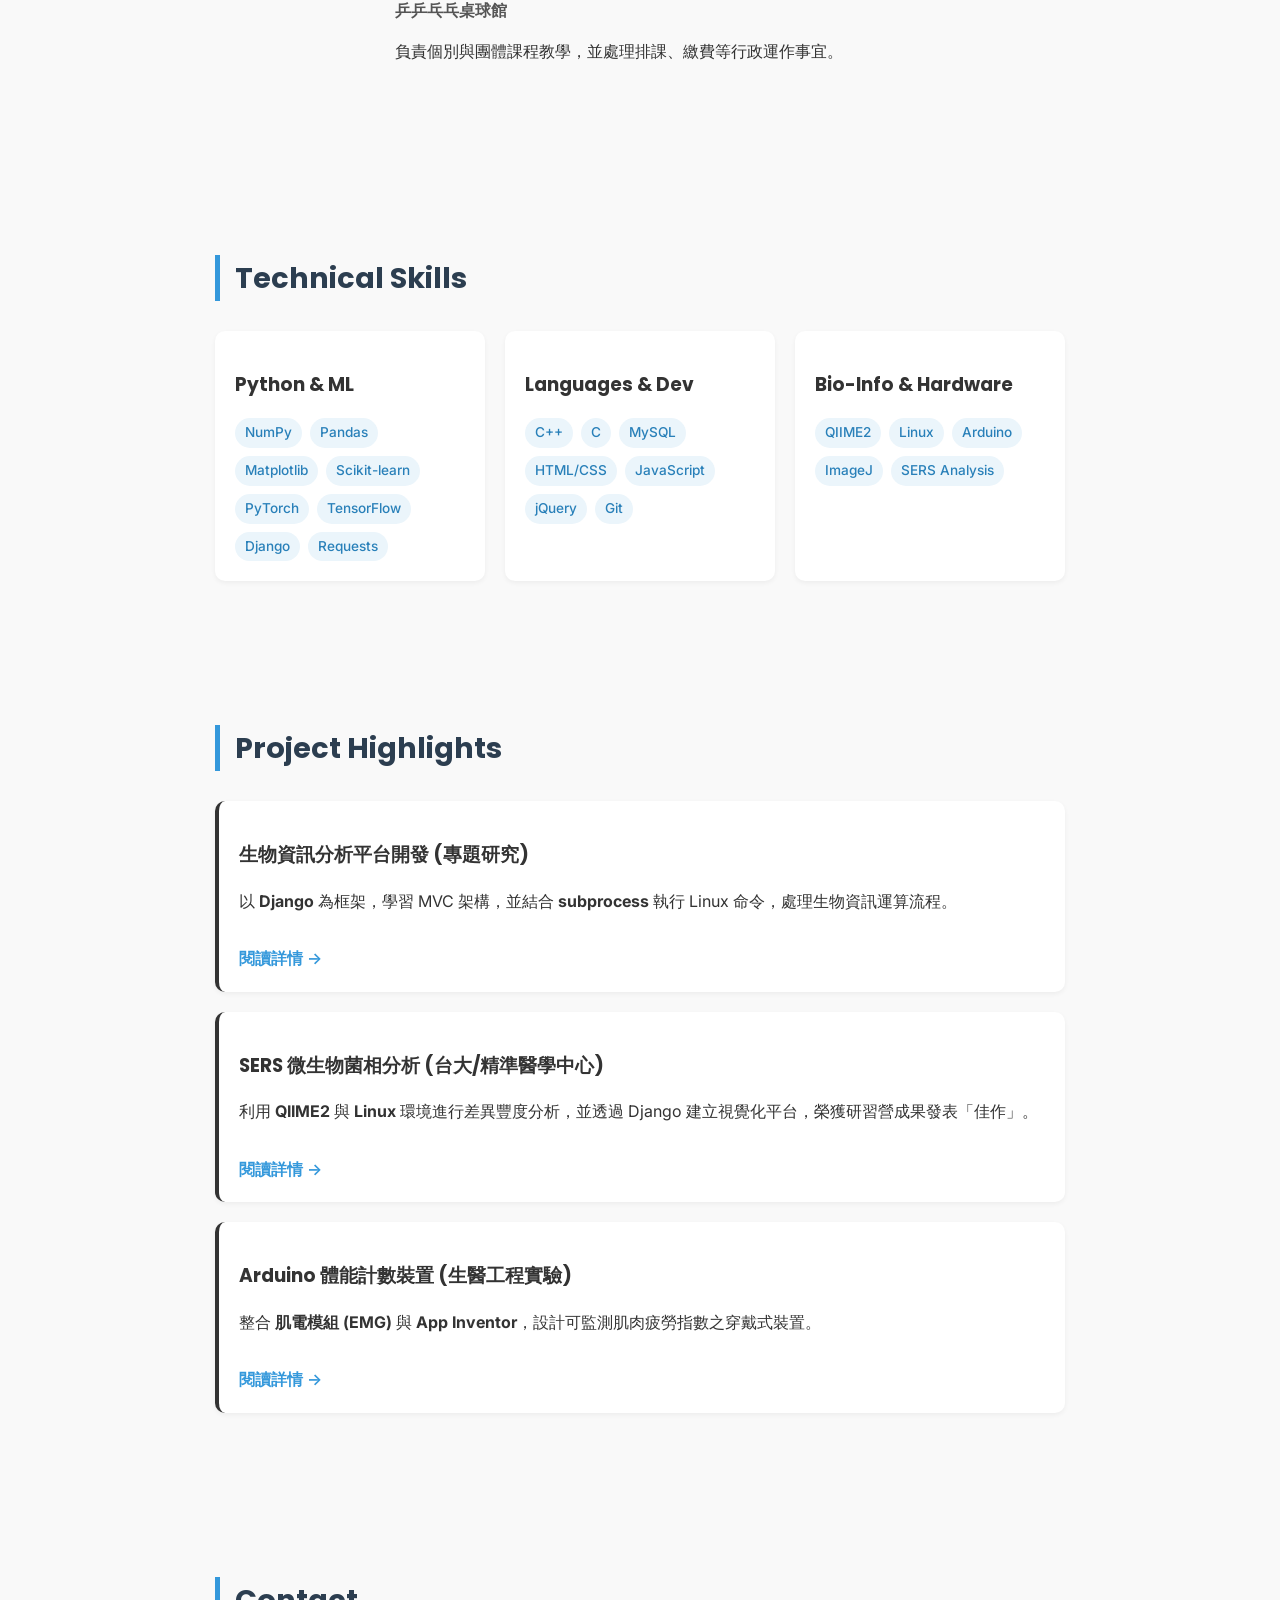
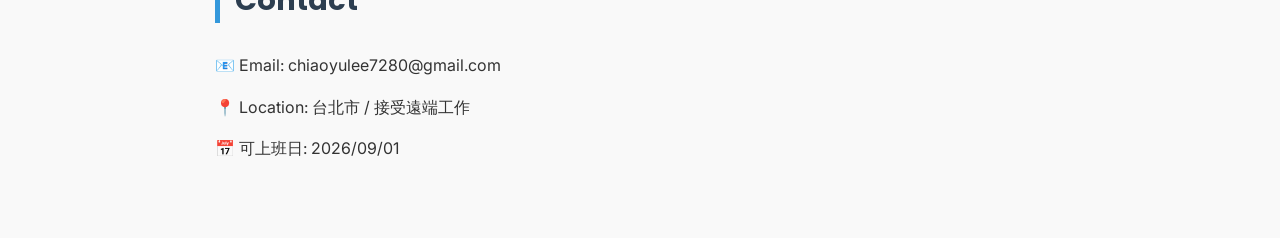
==== commit 076a6195: "0428" ====
--- a/index.html
+++ b/index.html
@@ -5,10 +5,12 @@
   <meta charset="UTF-8">
   <title>Joy Lee | Portfolio</title>
   <meta name="viewport" content="width=device-width, initial-scale=1.0">
-    <link rel="preconnect" href="https://fonts.googleapis.com">
-    <link rel="preconnect" href="https://fonts.gstatic.com" crossorigin>
-    <link href="https://fonts.googleapis.com/css2?family=Inter:wght@400;500;600;700&family=Poppins:wght@500;600;700&display=swap" rel="stylesheet">
-    <link rel="stylesheet" href="style.css">
+  <link rel="preconnect" href="https://fonts.googleapis.com">
+  <link rel="preconnect" href="https://fonts.gstatic.com" crossorigin>
+  <link
+    href="https://fonts.googleapis.com/css2?family=Inter:wght@400;500;600;700&family=Poppins:wght@500;600;700&display=swap"
+    rel="stylesheet">
+  <link rel="stylesheet" href="style.css">
 
   <header class="site-header">
     <div class="site-branding">
@@ -16,7 +18,7 @@
     </div>
     <nav class="site-nav">
       <a href="#home">Home</a>
-      <a href="#about">Project</a>
+      <a href="#about">Education</a>
       <a href="#experience">Work Experience</a>
       <a href="#skills">Skill</a>
       <a href="#projects">Projects</a>
@@ -50,7 +52,7 @@
       <div class="date">2024/02 - 2024/08</div>
       <div class="content">
         <h3>業務發展處實習生 (軟體工程師)</h3>
-        <p class="company">和椿科技股份有限公司 (Coplus)</p>
+        <p class="company">和椿科技股份有限公司 (Aurotek)</p>
         <ul>
           <li>研讀各家機器人廠商 SDK 開發文件並執行功能測試。</li>
           <li>使用 <strong>Python Tkinter</strong> 設計機器人測試用 GUI 介面。</li>
@@ -98,28 +100,37 @@
 
   <section id="projects">
     <h2>Project Highlights</h2>
-    <div class="project">
-      <h3>生物資訊分析平台開發 (專題研究)</h3>
-      <p>以 <strong>Django</strong> 為框架，學習 MVC 架構，並結合 <strong>subprocess</strong> 執行 Linux 命令，處理生物資訊運算流程。</p>
-    </div>
-    <div class="project">
-      <h3>SERS 微生物菌相分析 (台大/精準醫學中心)</h3>
-      <p>利用 <strong>QIIME2</strong> 與 <strong>Linux</strong> 環境進行差異豐度分析，並透過 Django 建立視覺化平台，榮獲研習營成果發表「佳作」。</p>
-    </div>
-    <div class="project">
-      <h3>Arduino 體能計數裝置 (生醫工程實驗)</h3>
-      <p>整合 <strong>肌電模組 (EMG)</strong> 與 <strong>App Inventor</strong>，設計可監測肌肉疲勞指數之穿戴式裝置。</p>
-    </div>
+    <a href="project1.html" class="project-link">
+      <div class="project">
+        <h3>生物資訊分析平台開發 (專題研究)</h3>
+        <p>以 <strong>Django</strong> 為框架，學習 MVC 架構，並結合 <strong>subprocess</strong> 執行 Linux 命令，處理生物資訊運算流程。</p>
+        <span class="project-cta">閱讀詳情 →</span>
+      </div>
+    </a>
+    <a href="project2.html" class="project-link">
+      <div class="project">
+        <h3>SERS 微生物菌相分析 (台大/精準醫學中心)</h3>
+        <p>利用 <strong>QIIME2</strong> 與 <strong>Linux</strong> 環境進行差異豐度分析，並透過 Django 建立視覺化平台，榮獲研習營成果發表「佳作」。</p>
+        <span class="project-cta">閱讀詳情 →</span>
+      </div>
+    </a>
+    <a href="project3.html" class="project-link">
+      <div class="project">
+        <h3>Arduino 體能計數裝置 (生醫工程實驗)</h3>
+        <p>整合 <strong>肌電模組 (EMG)</strong> 與 <strong>App Inventor</strong>，設計可監測肌肉疲勞指數之穿戴式裝置。</p>
+        <span class="project-cta">閱讀詳情 →</span>
+      </div>
+    </a>
   </section>
 
   <section id="contact">
     <h2>Contact</h2>
-    <p>📧 Email: chiaoyulee7280@gmail.com (建議填入真實 Email)</p>
+    <p>📧 Email: chiaoyulee7280@gmail.com</p>
     <p>📍 Location: 台北市 / 接受遠端工作</p>
     <p>📅 可上班日: 2026/09/01</p>
   </section>
 
   <script src="script.js"></script>
-</body>
+  </body>
 
 </html>
--- a/style.css
+++ b/style.css
@@ -7,7 +7,9 @@
     background-color: #f9f9f9;
 }
 
-h1, h2, h3 {
+h1,
+h2,
+h3 {
     font-family: 'Poppins', 'Segoe UI', Tahoma, Geneva, Verdana, sans-serif;
 }
 
@@ -63,11 +65,12 @@
 
 .banner-content {
     max-width: 420px;
+    z-index: 50;
     background: rgba(18, 27, 41, 0.78);
     border: 1px solid rgba(255, 255, 255, 0.18);
     border-radius: 24px;
     padding: 32px 36px;
-    text-align: right;
+    text-align: left;
     box-shadow: 0 20px 50px rgba(0, 0, 0, 0.25);
 }
 
@@ -167,13 +170,33 @@
 }
 
 /* 專案卡片 */
-.project {
+.project-link {
+    display: block;
+    text-decoration: none;
+    color: inherit;
+}
+
+.project-link .project {
     background: white;
     padding: 20px;
     border-radius: 10px;
     border-left: 4px solid #333;
     margin-bottom: 20px;
     box-shadow: 0 2px 5px rgba(0, 0, 0, 0.05);
+    transition: transform 0.2s ease, border-color 0.2s ease, box-shadow 0.2s ease;
+}
+
+.project-link:hover .project {
+    transform: translateY(-3px);
+    border-color: #3498db;
+    box-shadow: 0 8px 20px rgba(0, 0, 0, 0.12);
+}
+
+.project-cta {
+    display: inline-block;
+    margin-top: 16px;
+    color: #3498db;
+    font-weight: 600;
 }
 
 .btn {
